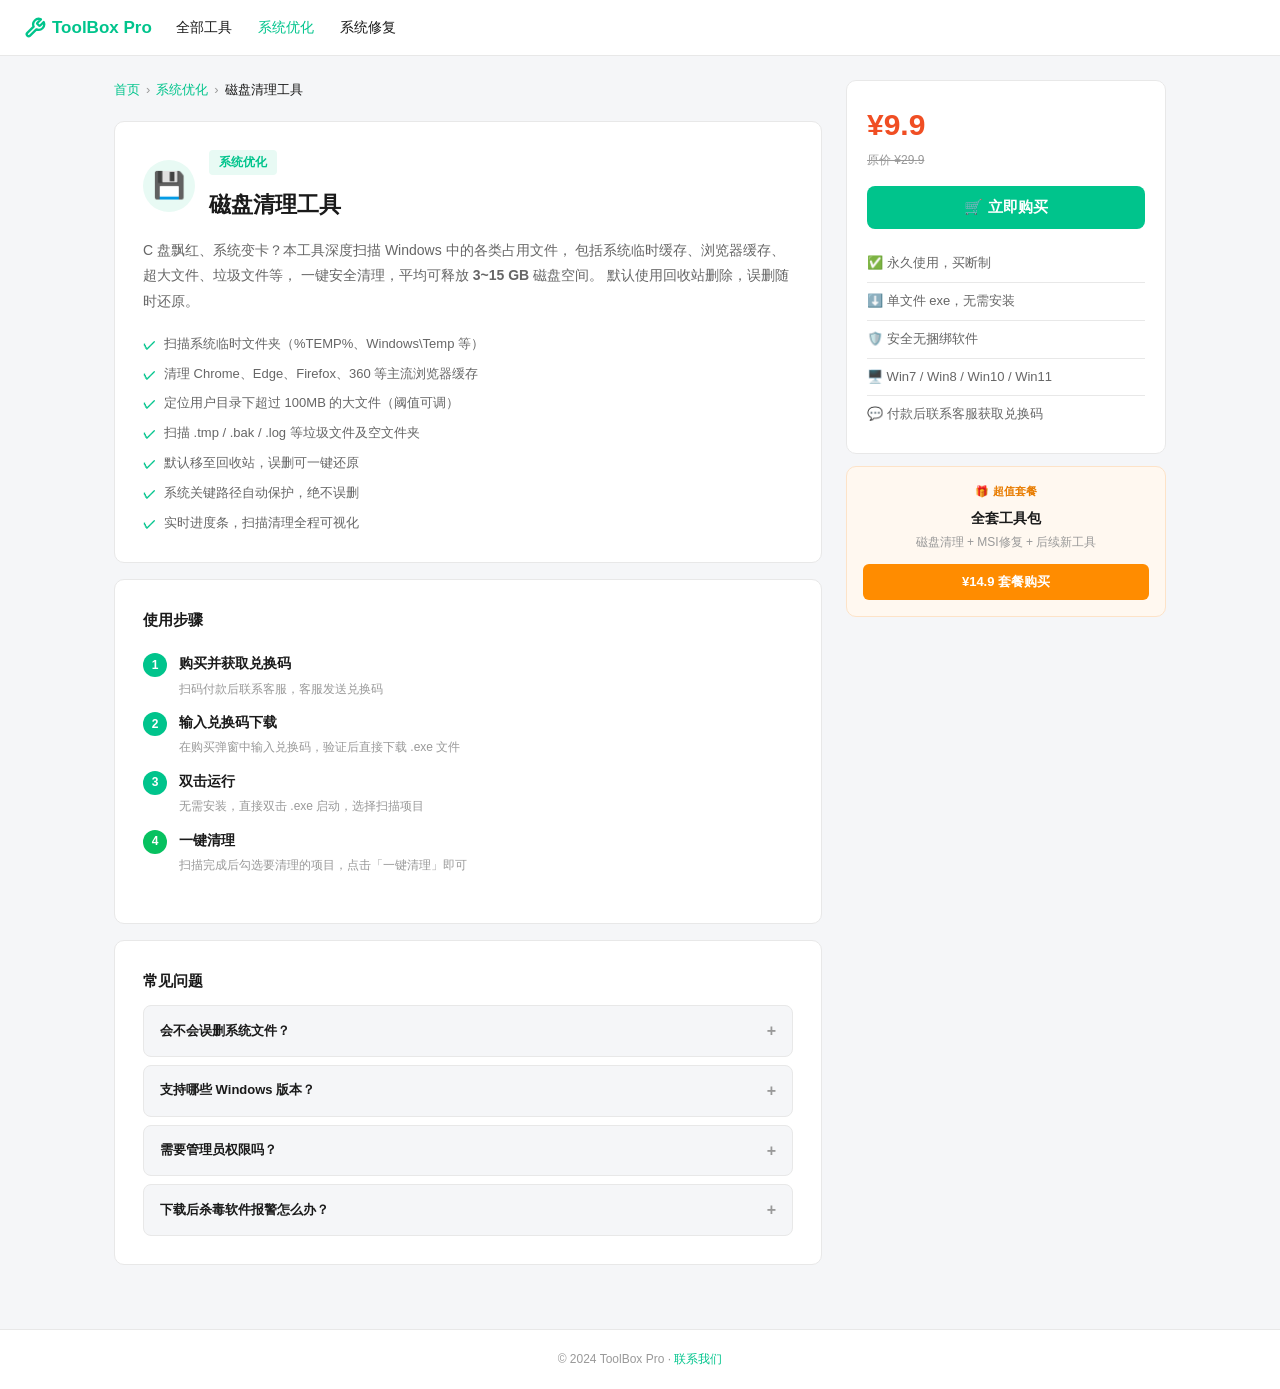
==== product/disk-cleaner.html @ 1918aa25 "init toolbox pro website" ====
<!DOCTYPE html>
<html lang="zh-CN">
<head>
  <meta charset="UTF-8">
  <meta name="viewport" content="width=device-width, initial-scale=1.0">
  <title>磁盘清理工具 — ToolBox Pro</title>
  <meta name="description" content="扫描系统缓存、浏览器缓存、大文件、垃圾文件，一键释放磁盘空间。支持 Win7/8/10/11。">
  <link rel="stylesheet" href="../assets/css/style.css">
</head>
<body>

<!-- Nav -->
<nav class="nav">
  <a class="nav-logo" href="../index.html">
    <svg viewBox="0 0 24 24" fill="none" stroke="currentColor" stroke-width="2.5" stroke-linecap="round" stroke-linejoin="round">
      <path d="M14.7 6.3a1 1 0 0 0 0 1.4l1.6 1.6a1 1 0 0 0 1.4 0l3.77-3.77a6 6 0 0 1-7.94 7.94l-6.91 6.91a2.12 2.12 0 0 1-3-3l6.91-6.91a6 6 0 0 1 7.94-7.94l-3.76 3.76z"/>
    </svg>
    ToolBox Pro
  </a>
  <div class="nav-cats">
    <a class="nav-cat" href="../index.html">全部工具</a>
    <a class="nav-cat active" href="#">系统优化</a>
    <a class="nav-cat" href="msi-fixer.html">系统修复</a>
  </div>
</nav>

<!-- Detail -->
<div class="detail-wrap">

  <!-- 左侧 -->
  <div>
    <div class="breadcrumb">
      <a href="../index.html">首页</a>
      <span>›</span>
      <a href="../index.html#cat-system-opt">系统优化</a>
      <span>›</span>
      <span style="color:var(--text)">磁盘清理工具</span>
    </div>

    <!-- 基本介绍 -->
    <div class="detail-card">
      <div style="display:flex;align-items:center;gap:14px;margin-bottom:16px">
        <div class="tool-icon" style="width:52px;height:52px;font-size:26px;flex-shrink:0">💾</div>
        <div>
          <div class="detail-tag">系统优化</div>
          <h1 class="detail-title" style="margin-bottom:0">磁盘清理工具</h1>
        </div>
      </div>
      <p class="detail-desc">
        C 盘飘红、系统变卡？本工具深度扫描 Windows 中的各类占用文件，
        包括系统临时缓存、浏览器缓存、超大文件、垃圾文件等，
        一键安全清理，平均可释放 <strong>3~15 GB</strong> 磁盘空间。
        默认使用回收站删除，误删随时还原。
      </p>
      <ul class="feature-list">
        <li>扫描系统临时文件夹（%TEMP%、Windows\Temp 等）</li>
        <li>清理 Chrome、Edge、Firefox、360 等主流浏览器缓存</li>
        <li>定位用户目录下超过 100MB 的大文件（阈值可调）</li>
        <li>扫描 .tmp / .bak / .log 等垃圾文件及空文件夹</li>
        <li>默认移至回收站，误删可一键还原</li>
        <li>系统关键路径自动保护，绝不误删</li>
        <li>实时进度条，扫描清理全程可视化</li>
      </ul>
    </div>

    <!-- 使用步骤 -->
    <div class="detail-card">
      <h2 style="font-size:15px;font-weight:700;margin-bottom:16px">使用步骤</h2>
      <div class="steps">
        <div class="step-item">
          <div class="step-num">1</div>
          <div>
            <strong>购买并获取兑换码</strong>
            <span>扫码付款后联系客服，客服发送兑换码</span>
          </div>
        </div>
        <div class="step-item">
          <div class="step-num">2</div>
          <div>
            <strong>输入兑换码下载</strong>
            <span>在购买弹窗中输入兑换码，验证后直接下载 .exe 文件</span>
          </div>
        </div>
        <div class="step-item">
          <div class="step-num">3</div>
          <div>
            <strong>双击运行</strong>
            <span>无需安装，直接双击 .exe 启动，选择扫描项目</span>
          </div>
        </div>
        <div class="step-item">
          <div class="step-num" style="background:#07c160">4</div>
          <div>
            <strong>一键清理</strong>
            <span>扫描完成后勾选要清理的项目，点击「一键清理」即可</span>
          </div>
        </div>
      </div>
    </div>

    <!-- FAQ -->
    <div class="detail-card">
      <h2 style="font-size:15px;font-weight:700;margin-bottom:12px">常见问题</h2>
      <div class="faq-list">
        <details class="faq-item">
          <summary>会不会误删系统文件？</summary>
          <p>不会。程序内置系统关键路径黑名单（System32、WinSxS 等），对 hiberfil.sys、pagefile.sys 等关键文件硬编码保护。清理操作默认走回收站，随时可还原。</p>
        </details>
        <details class="faq-item">
          <summary>支持哪些 Windows 版本？</summary>
          <p>支持 Win7 / Win8 / Win10 / Win11，凡支持 PowerShell 的 Windows 系统均可运行。</p>
        </details>
        <details class="faq-item">
          <summary>需要管理员权限吗？</summary>
          <p>普通权限即可运行。部分系统缓存（如预取文件）需要管理员权限，程序会自动提示，非管理员模式下会跳过这部分，不影响主要功能。</p>
        </details>
        <details class="faq-item">
          <summary>下载后杀毒软件报警怎么办？</summary>
          <p>打包的 exe 文件偶尔会触发杀毒软件误报（属于正常现象），添加信任/白名单即可正常使用。本工具不含任何恶意代码。</p>
        </details>
      </div>
    </div>
  </div>

  <!-- 右侧购买卡片 -->
  <div>
    <div class="buy-card">
      <div class="buy-price">¥9.9</div>
      <div class="buy-price-orig">原价 ¥29.9</div>
      <button class="buy-btn" onclick="openPayModal('disk-cleaner')">🛒 立即购买</button>
      <ul class="buy-meta">
        <li>✅ 永久使用，买断制</li>
        <li>⬇️ 单文件 exe，无需安装</li>
        <li>🛡️ 安全无捆绑软件</li>
        <li>🖥️ Win7 / Win8 / Win10 / Win11</li>
        <li>💬 付款后联系客服获取兑换码</li>
      </ul>
    </div>

    <div class="bundle-card">
      <div class="bundle-label">🎁 超值套餐</div>
      <div class="bundle-title">全套工具包</div>
      <div class="bundle-desc">磁盘清理 + MSI修复 + 后续新工具</div>
      <button class="bundle-btn" onclick="openPayModal('bundle')">¥14.9 套餐购买</button>
    </div>
  </div>

</div>

<footer class="footer">
  © 2024 ToolBox Pro · <a href="mailto:your@email.com">联系我们</a>
</footer>

<!-- 支付弹窗 -->
<div class="modal-overlay" id="pay-modal">
  <div class="modal">
    <div class="modal-header">
      <h3 id="modal-title">购买工具</h3>
      <button class="modal-close" onclick="closePayModal()">✕</button>
    </div>
    <div class="modal-body">
      <div class="pay-steps">
        <div class="pay-step active" data-step="1">① 扫码付款</div>
        <div class="pay-step" data-step="2">② 输入兑换码</div>
        <div class="pay-step" data-step="3">③ 下载</div>
      </div>
      <div id="step-pay">
        <div class="pay-tabs">
          <div class="pay-tab active" data-tab="wechat" onclick="setPayTab('wechat')">💚 微信支付</div>
          <div class="pay-tab" data-tab="alipay" onclick="setPayTab('alipay')">💙 支付宝</div>
        </div>
        <div class="qr-box">
          <div id="qr-wechat"><img src="../assets/images/qr-wechat.svg" alt="微信收款码"></div>
          <div id="qr-alipay" style="display:none"><img src="../assets/images/qr-alipay.svg" alt="支付宝收款码"></div>
          <div class="qr-amount" id="pay-amount">¥9.9 <small>元</small></div>
        </div>
        <p class="pay-hint">扫码付款后联系客服获取兑换码<br>微信：<strong>your_wechat_id</strong></p>
        <button class="btn btn-primary btn-full" onclick="setPayStep(2)">我已付款，输入兑换码 →</button>
      </div>
      <div id="step-code" style="display:none">
        <p style="font-size:13px;color:var(--text-sub);margin-bottom:10px">请输入客服发给你的兑换码：</p>
        <div class="code-input-group">
          <input class="code-input" id="code-input" placeholder="例如：DISK-XXXX-2024"
            onkeydown="if(event.key==='Enter') verifyCode()">
          <button class="btn btn-primary" onclick="verifyCode()">验证</button>
        </div>
        <div class="code-hint">兑换码不区分大小写</div>
        <div class="code-error" id="code-error"></div>
        <button class="btn btn-outline btn-full" onclick="setPayStep(1)" style="margin-top:8px">← 返回付款</button>
      </div>
      <div id="step-done" style="display:none">
        <div class="download-box">
          <div class="success-icon">🎉</div>
          <h4>验证成功！</h4>
          <p>点击下方按钮下载，双击即可运行</p>
          <a id="download-btn" href="#" class="btn btn-download btn-full">⬇ 下载磁盘清理工具.exe</a>
          <p style="font-size:12px;color:var(--text-muted);margin-top:10px;margin-bottom:0">遇到问题请联系客服</p>
        </div>
      </div>
    </div>
  </div>
</div>

<script src="../admin/codes.js"></script>
<script src="../assets/js/main.js"></script>
</body>
</html>
---- assets/css/style.css ----
/* ── Reset ── */
*, *::before, *::after { box-sizing: border-box; margin: 0; padding: 0; }

:root {
  --primary:    #00c48c;
  --primary-bg: #e8faf4;
  --text:       #1a1a1a;
  --text-sub:   #666;
  --text-muted: #999;
  --bg:         #f5f6f8;
  --bg-white:   #ffffff;
  --border:     #e8e8e8;
  --radius:     10px;
  --nav-h:      56px;
}

html { scroll-behavior: smooth; }
body {
  background: var(--bg);
  color: var(--text);
  font-family: "PingFang SC", "Microsoft YaHei", "Segoe UI", sans-serif;
  font-size: 14px;
  line-height: 1.6;
}
a { text-decoration: none; color: inherit; }
img { max-width: 100%; display: block; }

/* ── Scrollbar ── */
::-webkit-scrollbar { width: 6px; height: 6px; }
::-webkit-scrollbar-track { background: #f0f0f0; }
::-webkit-scrollbar-thumb { background: #ccc; border-radius: 3px; }

/* ════════════════════════════════
   NAV
════════════════════════════════ */
.nav {
  position: fixed; top: 0; left: 0; right: 0; z-index: 200;
  height: var(--nav-h);
  background: var(--bg-white);
  border-bottom: 1px solid var(--border);
  display: flex; align-items: center;
  padding: 0 24px; gap: 0;
}
.nav-logo {
  display: flex; align-items: center; gap: 6px;
  font-size: 17px; font-weight: 700;
  color: var(--primary); white-space: nowrap;
  margin-right: 12px; flex-shrink: 0;
}
.nav-logo svg { width: 22px; height: 22px; }

/* 分类菜单 */
.nav-cats {
  display: flex; align-items: center;
  gap: 2px; flex: 1; overflow: hidden;
}
.nav-cat {
  position: relative;
  padding: 0 12px; height: var(--nav-h);
  display: flex; align-items: center; gap: 3px;
  font-size: 14px; color: var(--text);
  cursor: pointer; white-space: nowrap;
  transition: color .2s;
}
.nav-cat:hover, .nav-cat.active { color: var(--primary); }
.nav-cat .arrow {
  font-size: 10px; color: var(--text-muted);
  transition: transform .2s;
}
.nav-cat:hover .arrow { transform: rotate(180deg); }

/* 搜索 */
.nav-search {
  display: flex; align-items: center; gap: 8px;
  background: var(--bg); border: 1px solid var(--border);
  border-radius: 6px; padding: 6px 12px;
  cursor: text; flex-shrink: 0; margin-left: 12px;
}
.nav-search input {
  border: none; background: transparent; outline: none;
  font-size: 13px; color: var(--text); width: 160px;
}
.nav-search input::placeholder { color: var(--text-muted); }
.nav-search-icon { color: var(--text-muted); font-size: 14px; }
.nav-search kbd {
  font-size: 11px; color: var(--text-muted);
  background: var(--bg-white); border: 1px solid var(--border);
  border-radius: 4px; padding: 1px 5px;
  font-family: inherit;
}

/* ════════════════════════════════
   LAYOUT
════════════════════════════════ */
.page-wrap {
  max-width: 1200px;
  margin: 0 auto;
  padding: calc(var(--nav-h) + 24px) 24px 48px;
}

/* ════════════════════════════════
   CATEGORY SECTION
════════════════════════════════ */
.cat-section { margin-bottom: 36px; }

.cat-title {
  display: flex; align-items: center; gap: 8px;
  font-size: 16px; font-weight: 600;
  color: var(--text); margin-bottom: 16px;
  padding-bottom: 12px;
  border-bottom: 1px solid var(--border);
}
.cat-title-icon {
  color: var(--primary); font-size: 15px; font-weight: 700;
}

/* ════════════════════════════════
   TOOL GRID
════════════════════════════════ */
.tools-grid {
  display: grid;
  grid-template-columns: repeat(4, 1fr);
  gap: 1px;
  background: var(--border);
  border: 1px solid var(--border);
  border-radius: var(--radius);
  overflow: hidden;
}

.tool-card {
  display: flex; align-items: center; gap: 12px;
  padding: 14px 16px;
  background: var(--bg-white);
  cursor: pointer;
  transition: background .15s;
}
.tool-card:hover { background: #f0fbf7; }

.tool-icon {
  width: 40px; height: 40px; border-radius: 50%;
  display: flex; align-items: center; justify-content: center;
  font-size: 18px; flex-shrink: 0;
  background: var(--primary-bg);
  color: var(--primary);
  font-weight: 700;
}

.tool-info { min-width: 0; }
.tool-name {
  font-size: 14px; font-weight: 600;
  color: var(--text); margin-bottom: 2px;
  white-space: nowrap; overflow: hidden; text-overflow: ellipsis;
}
.tool-desc {
  font-size: 12px; color: var(--text-muted);
  white-space: nowrap; overflow: hidden; text-overflow: ellipsis;
}

/* ════════════════════════════════
   DETAIL PAGE
════════════════════════════════ */
.detail-wrap {
  max-width: 1100px; margin: 0 auto;
  padding: calc(var(--nav-h) + 24px) 24px 48px;
  display: grid;
  grid-template-columns: 1fr 320px;
  gap: 24px;
  align-items: start;
}
@media(max-width: 768px) {
  .detail-wrap { grid-template-columns: 1fr; }
  .tools-grid { grid-template-columns: repeat(2, 1fr); }
}

/* 面包屑 */
.breadcrumb {
  font-size: 13px; color: var(--text-muted);
  margin-bottom: 20px;
  display: flex; align-items: center; gap: 6px;
}
.breadcrumb a { color: var(--primary); }
.breadcrumb a:hover { text-decoration: underline; }
.breadcrumb span { color: var(--text-muted); }

/* 详情卡片 */
.detail-card {
  background: var(--bg-white);
  border: 1px solid var(--border);
  border-radius: var(--radius);
  padding: 28px;
  margin-bottom: 16px;
}
.detail-tag {
  display: inline-flex; align-items: center;
  background: var(--primary-bg); color: var(--primary);
  font-size: 12px; font-weight: 600;
  padding: 3px 10px; border-radius: 4px;
  margin-bottom: 12px;
}
.detail-title {
  font-size: 22px; font-weight: 700;
  color: var(--text); margin-bottom: 10px;
}
.detail-desc {
  font-size: 14px; color: var(--text-sub);
  line-height: 1.8; margin-bottom: 20px;
}

/* 特性列表 */
.feature-list { list-style: none; display: flex; flex-direction: column; gap: 8px; }
.feature-list li {
  display: flex; align-items: flex-start; gap: 8px;
  font-size: 13px; color: var(--text-sub);
}
.feature-list li::before {
  content: "✓";
  color: var(--primary); font-weight: 700;
  flex-shrink: 0; margin-top: 1px;
}

/* 步骤 */
.steps { display: flex; flex-direction: column; gap: 12px; margin: 20px 0; }
.step-item {
  display: flex; gap: 12px; align-items: flex-start;
}
.step-num {
  width: 24px; height: 24px; border-radius: 50%;
  background: var(--primary); color: #fff;
  font-size: 12px; font-weight: 700;
  display: flex; align-items: center; justify-content: center;
  flex-shrink: 0; margin-top: 1px;
}
.step-item strong { font-size: 14px; display: block; margin-bottom: 2px; }
.step-item span { font-size: 12px; color: var(--text-muted); }

/* FAQ */
.faq-list { display: flex; flex-direction: column; gap: 8px; margin-top: 4px; }
details.faq-item {
  background: var(--bg);
  border: 1px solid var(--border);
  border-radius: 8px;
  overflow: hidden;
}
details.faq-item summary {
  padding: 12px 16px;
  cursor: pointer;
  font-size: 13px; font-weight: 600;
  list-style: none;
  display: flex; justify-content: space-between; align-items: center;
}
details.faq-item summary::after {
  content: "+"; font-size: 16px; color: var(--text-muted);
}
details.faq-item[open] summary::after { content: "−"; }
details.faq-item p {
  padding: 0 16px 12px;
  font-size: 13px; color: var(--text-sub); line-height: 1.7;
}

/* ════════════════════════════════
   BUY CARD (右侧)
════════════════════════════════ */
.buy-card {
  background: var(--bg-white);
  border: 1px solid var(--border);
  border-radius: var(--radius);
  padding: 20px;
  position: sticky; top: calc(var(--nav-h) + 16px);
}
.buy-price {
  font-size: 30px; font-weight: 800;
  color: #f04e23; margin-bottom: 2px;
}
.buy-price-orig {
  font-size: 12px; color: var(--text-muted);
  text-decoration: line-through; margin-bottom: 16px;
}
.buy-btn {
  width: 100%; padding: 12px;
  background: var(--primary); color: #fff;
  border: none; border-radius: 8px;
  font-size: 15px; font-weight: 700;
  cursor: pointer; margin-bottom: 16px;
  transition: background .2s;
}
.buy-btn:hover { background: #00ad7c; }
.buy-meta { list-style: none; }
.buy-meta li {
  display: flex; align-items: center; gap: 8px;
  padding: 8px 0; border-bottom: 1px solid var(--border);
  font-size: 13px; color: var(--text-sub);
}
.buy-meta li:last-child { border-bottom: none; }

/* 套餐推荐 */
.bundle-card {
  background: #fff8f0;
  border: 1px solid #fde3c8;
  border-radius: var(--radius);
  padding: 16px; text-align: center;
  margin-top: 12px;
}
.bundle-card .bundle-label {
  font-size: 11px; font-weight: 700;
  color: #e87c00; margin-bottom: 6px;
}
.bundle-card .bundle-title { font-size: 14px; font-weight: 700; margin-bottom: 4px; }
.bundle-card .bundle-desc { font-size: 12px; color: var(--text-muted); margin-bottom: 12px; }
.bundle-btn {
  width: 100%; padding: 9px;
  background: #ff8c00; color: #fff;
  border: none; border-radius: 6px;
  font-size: 13px; font-weight: 700;
  cursor: pointer; transition: background .2s;
}
.bundle-btn:hover { background: #e07800; }

/* ════════════════════════════════
   MODAL
════════════════════════════════ */
.modal-overlay {
  display: none; position: fixed; inset: 0; z-index: 300;
  background: rgba(0,0,0,.45);
  align-items: center; justify-content: center;
}
.modal-overlay.show { display: flex; }
.modal {
  background: #fff;
  border-radius: 12px;
  width: 90%; max-width: 420px;
  box-shadow: 0 8px 40px rgba(0,0,0,.15);
  animation: modalIn .2s ease;
  overflow: hidden;
}
@keyframes modalIn { from{opacity:0;transform:translateY(-12px)} to{opacity:1;transform:translateY(0)} }

.modal-header {
  display: flex; align-items: center; justify-content: space-between;
  padding: 16px 20px;
  border-bottom: 1px solid var(--border);
}
.modal-header h3 { font-size: 15px; font-weight: 700; }
.modal-close {
  width: 28px; height: 28px; border-radius: 50%;
  background: var(--bg); border: none;
  color: var(--text-muted); cursor: pointer;
  font-size: 14px; display: flex; align-items: center; justify-content: center;
}
.modal-close:hover { background: var(--border); }

.modal-body { padding: 20px; }

/* 步骤指示 */
.pay-steps {
  display: flex; gap: 6px; margin-bottom: 16px;
}
.pay-step {
  flex: 1; text-align: center; padding: 6px 4px;
  border-radius: 6px; font-size: 12px; font-weight: 600;
  color: var(--text-muted); background: var(--bg);
  border: 1px solid var(--border);
}
.pay-step.active { background: #e8faf4; border-color: var(--primary); color: var(--primary); }
.pay-step.done { background: #e8faf4; border-color: var(--primary); color: var(--primary); opacity: .6; }

/* 支付tab */
.pay-tabs { display: flex; gap: 8px; margin-bottom: 12px; }
.pay-tab {
  flex: 1; padding: 8px; border-radius: 6px;
  background: var(--bg); border: 1px solid var(--border);
  font-size: 13px; font-weight: 600; color: var(--text-sub);
  cursor: pointer; text-align: center; transition: all .15s;
}
.pay-tab.active { background: #e8faf4; border-color: var(--primary); color: var(--primary); }

/* 二维码 */
.qr-box {
  border: 1px solid var(--border); border-radius: 8px;
  padding: 16px; text-align: center; margin-bottom: 12px;
}
.qr-box img { width: 160px; height: 160px; margin: 0 auto; border-radius: 6px; }
.qr-amount {
  margin-top: 10px; font-size: 22px; font-weight: 800; color: #f04e23;
}
.qr-amount small { font-size: 12px; color: var(--text-muted); font-weight: 400; }

.pay-hint {
  font-size: 12px; color: var(--text-muted);
  text-align: center; margin-bottom: 12px; line-height: 1.6;
}
.pay-hint strong { color: var(--primary); }

/* 兑换码 */
.code-input-group { display: flex; gap: 8px; margin-bottom: 6px; }
.code-input {
  flex: 1; border: 1px solid var(--border); border-radius: 6px;
  padding: 9px 12px; font-size: 13px; outline: none;
  transition: border-color .2s; background: var(--bg);
}
.code-input:focus { border-color: var(--primary); background: #fff; }
.code-hint { font-size: 12px; color: var(--text-muted); margin-bottom: 10px; }
.code-error { font-size: 12px; color: #f04e23; margin-bottom: 8px; display: none; }
.code-error.show { display: block; }

/* 下载成功 */
.download-box { text-align: center; padding: 8px 0; }
.download-box .success-icon { font-size: 40px; margin-bottom: 10px; }
.download-box h4 { font-size: 16px; font-weight: 700; margin-bottom: 6px; }
.download-box p { font-size: 13px; color: var(--text-muted); margin-bottom: 16px; }

/* ── Buttons ── */
.btn {
  display: inline-flex; align-items: center; justify-content: center; gap: 6px;
  padding: 9px 20px; border-radius: 6px;
  font-size: 13px; font-weight: 600; cursor: pointer; border: none;
  transition: all .15s;
}
.btn-primary { background: var(--primary); color: #fff; }
.btn-primary:hover { background: #00ad7c; }
.btn-outline {
  background: #fff; color: var(--text-sub);
  border: 1px solid var(--border);
}
.btn-outline:hover { border-color: var(--primary); color: var(--primary); }
.btn-download { background: #07c160; color: #fff; }
.btn-download:hover { background: #06ad56; }
.btn-full { width: 100%; }

/* ── Footer ── */
.footer {
  text-align: center; padding: 20px;
  border-top: 1px solid var(--border);
  font-size: 12px; color: var(--text-muted);
  background: var(--bg-white);
}
.footer a { color: var(--primary); }

/* ── Responsive ── */
@media(max-width: 900px) {
  .tools-grid { grid-template-columns: repeat(2, 1fr); }
}
@media(max-width: 560px) {
  .tools-grid { grid-template-columns: 1fr; }
  .nav-cats { display: none; }
  .detail-wrap { grid-template-columns: 1fr; padding: calc(var(--nav-h) + 16px) 16px 32px; }
  .page-wrap { padding: calc(var(--nav-h) + 16px) 16px 32px; }
}
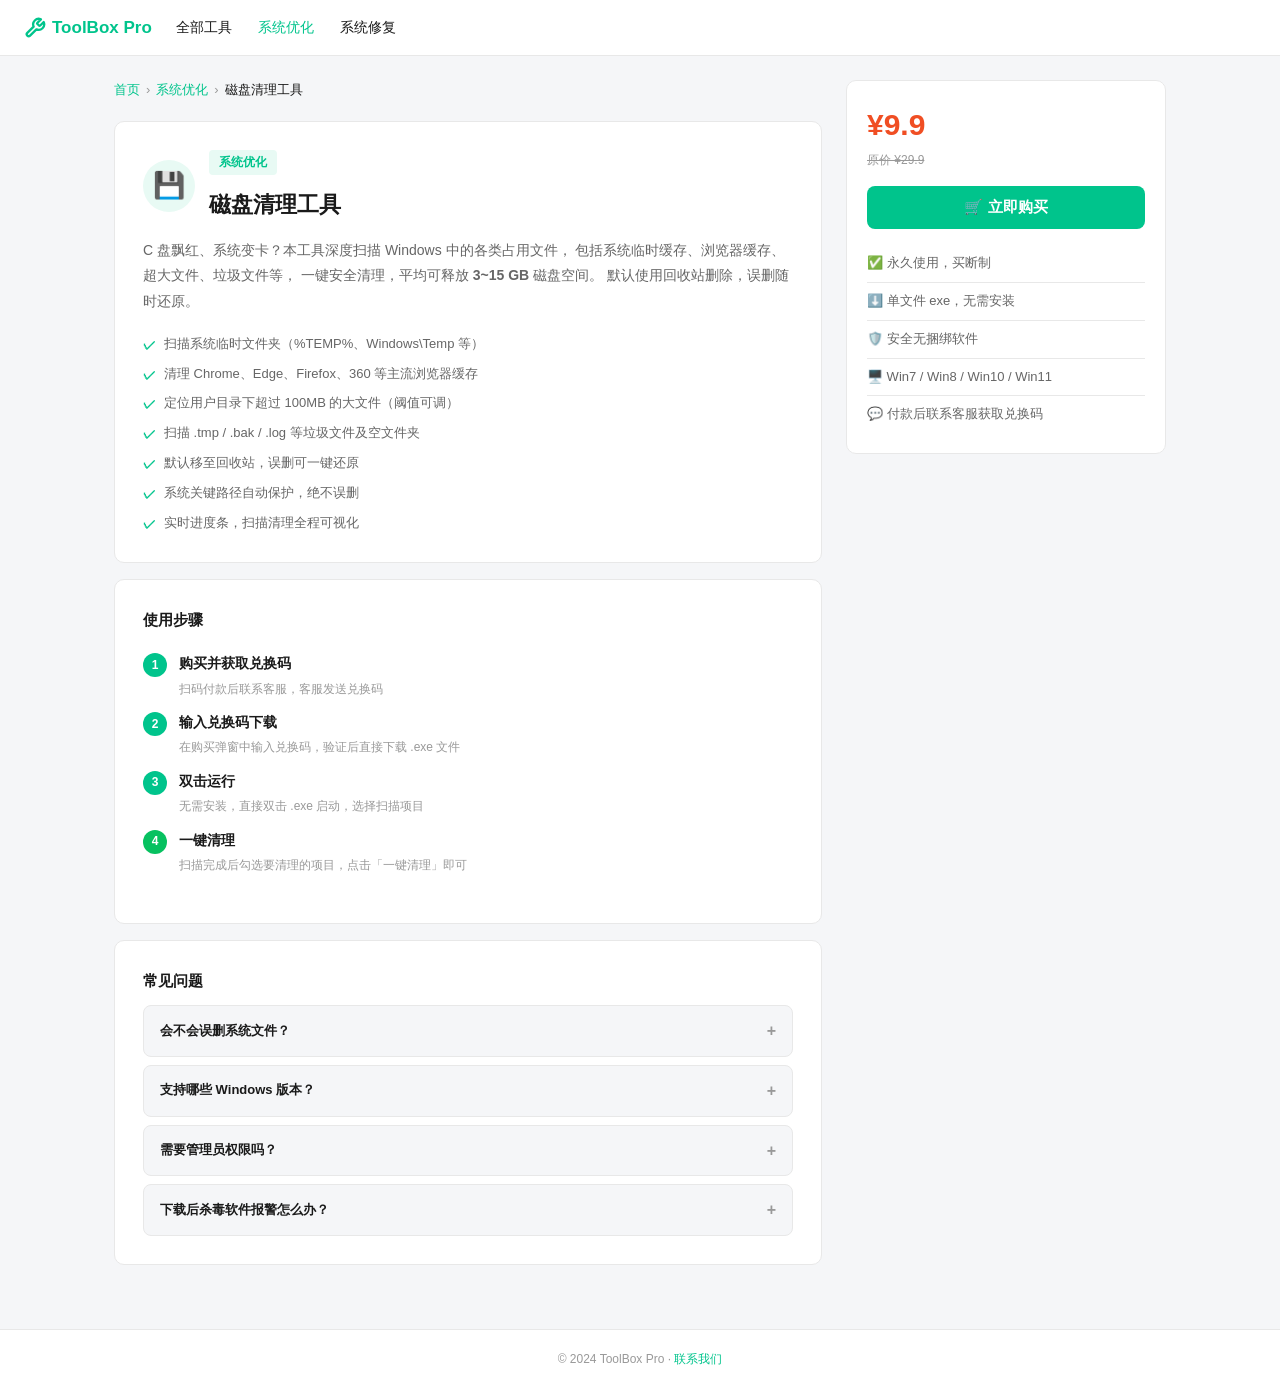
==== commit b8e96d43: "replace qr code placeholders with real images" ====
--- a/product/disk-cleaner.html
+++ b/product/disk-cleaner.html
@@ -136,13 +136,6 @@
         <li>💬 付款后联系客服获取兑换码</li>
       </ul>
     </div>
-
-    <div class="bundle-card">
-      <div class="bundle-label">🎁 超值套餐</div>
-      <div class="bundle-title">全套工具包</div>
-      <div class="bundle-desc">磁盘清理 + MSI修复 + 后续新工具</div>
-      <button class="bundle-btn" onclick="openPayModal('bundle')">¥14.9 套餐购买</button>
-    </div>
   </div>
 
 </div>
@@ -170,11 +163,11 @@
           <div class="pay-tab" data-tab="alipay" onclick="setPayTab('alipay')">💙 支付宝</div>
         </div>
         <div class="qr-box">
-          <div id="qr-wechat"><img src="../assets/images/qr-wechat.svg" alt="微信收款码"></div>
-          <div id="qr-alipay" style="display:none"><img src="../assets/images/qr-alipay.svg" alt="支付宝收款码"></div>
+          <div id="qr-wechat"><img src="../assets/images/qr-wechat.png" alt="微信收款码"></div>
+          <div id="qr-alipay" style="display:none"><img src="../assets/images/qr-alipay.png" alt="支付宝收款码"></div>
           <div class="qr-amount" id="pay-amount">¥9.9 <small>元</small></div>
         </div>
-        <p class="pay-hint">扫码付款后联系客服获取兑换码<br>微信：<strong>your_wechat_id</strong></p>
+        <p class="pay-hint">扫码付款后联系客服获取兑换码<br>微信：<strong>newboy2004</strong></p>
         <button class="btn btn-primary btn-full" onclick="setPayStep(2)">我已付款，输入兑换码 →</button>
       </div>
       <div id="step-code" style="display:none">
